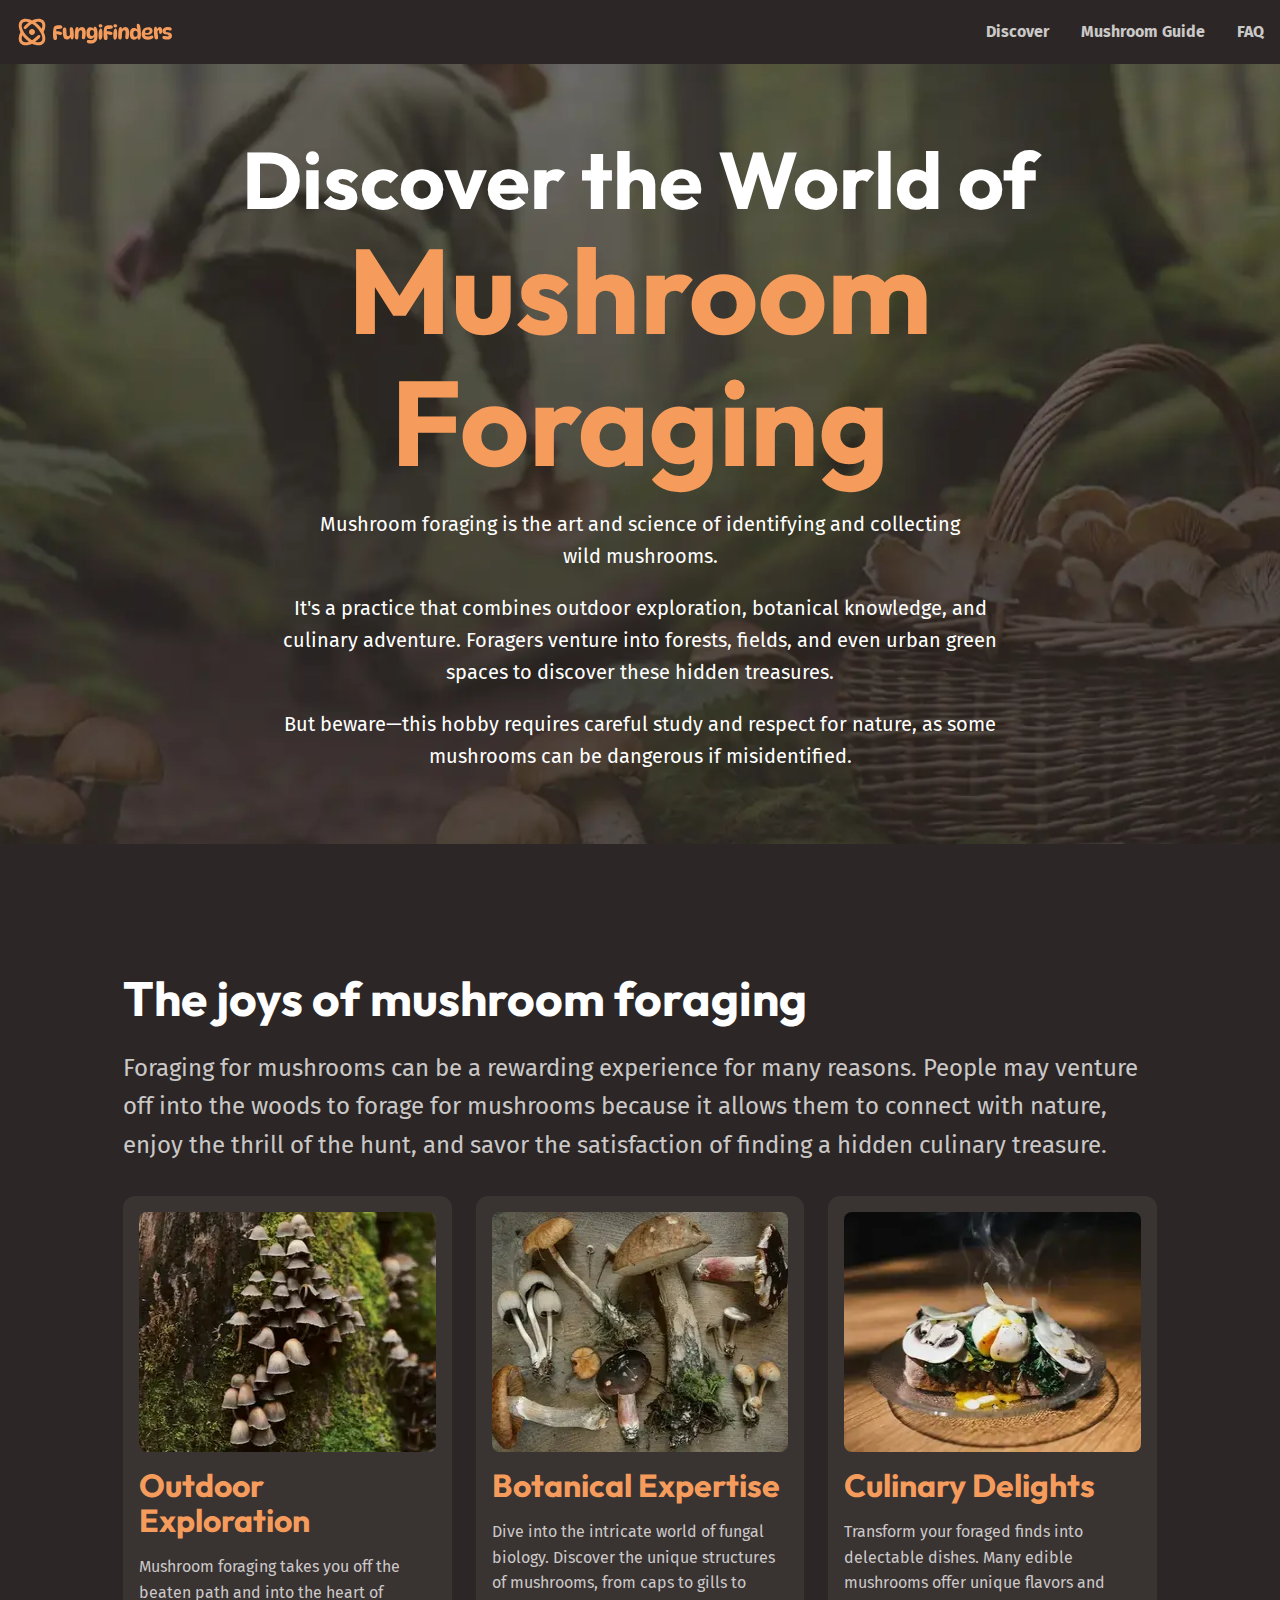
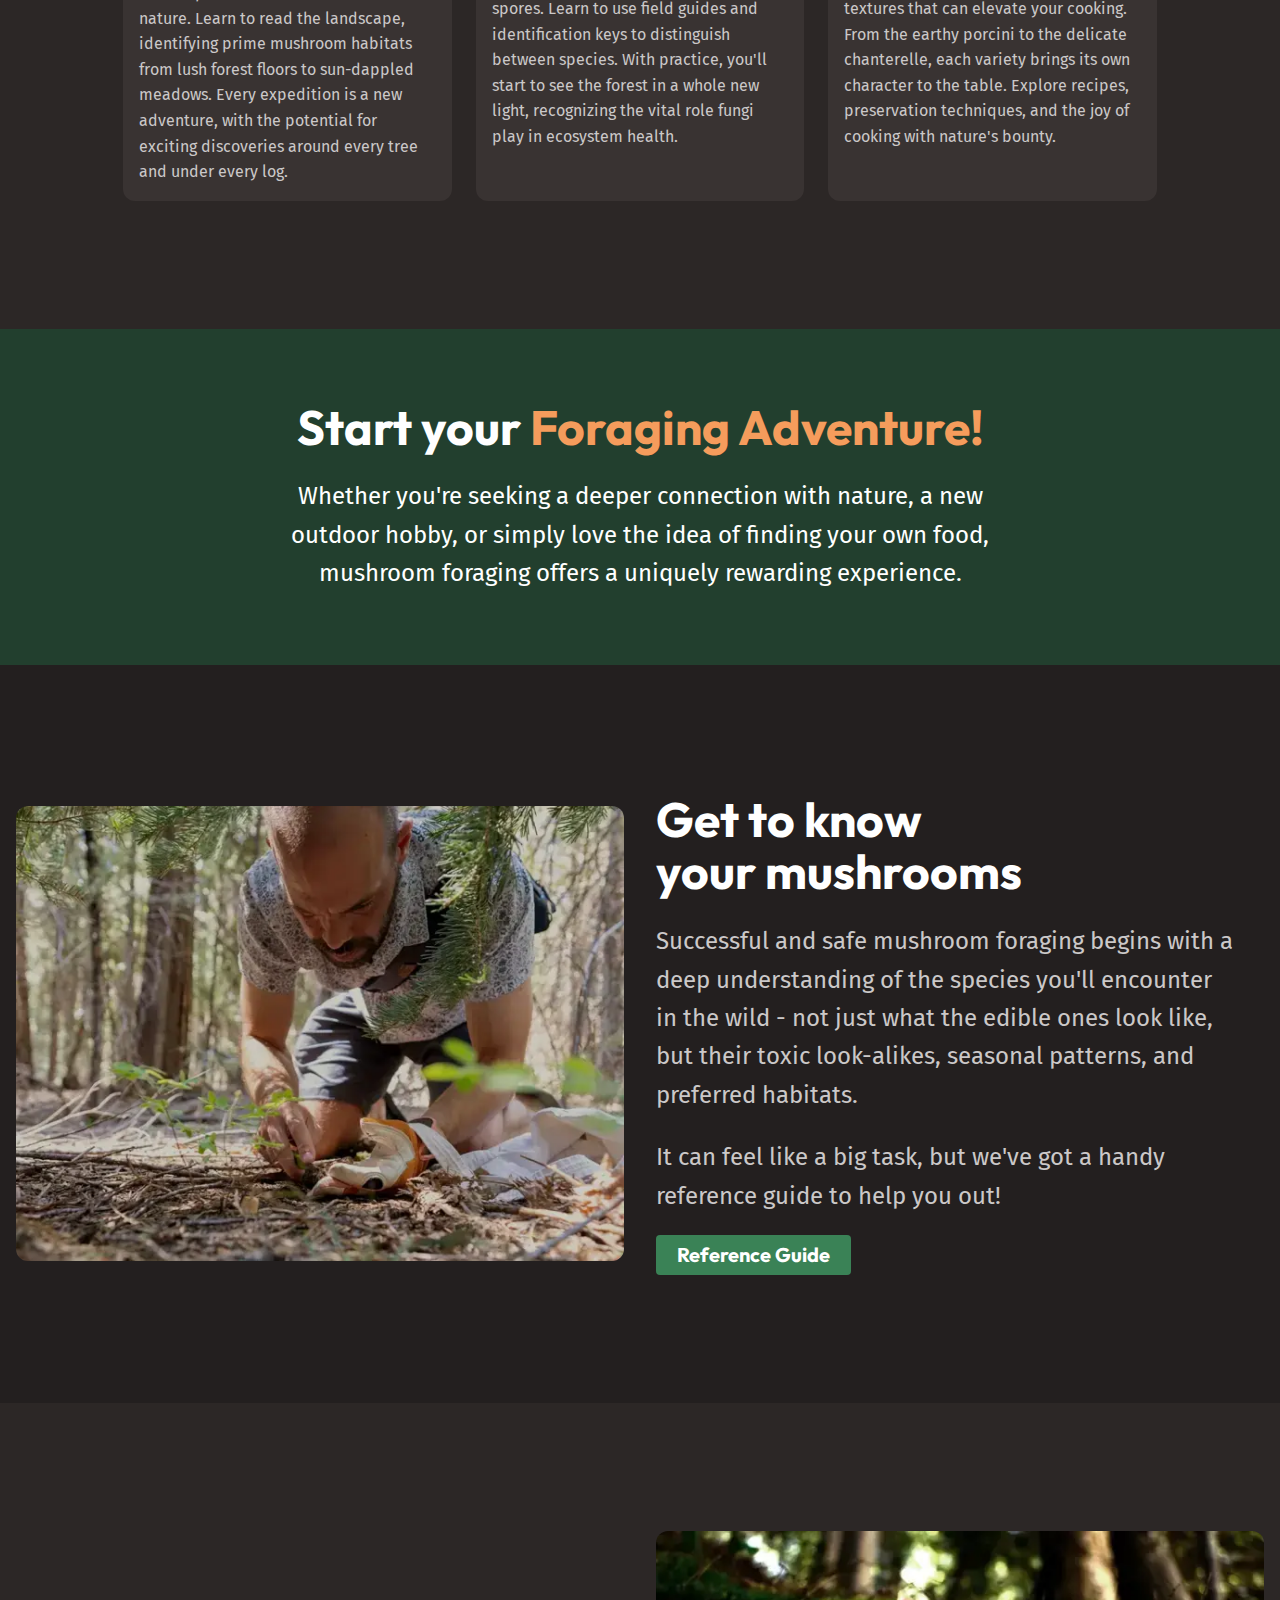
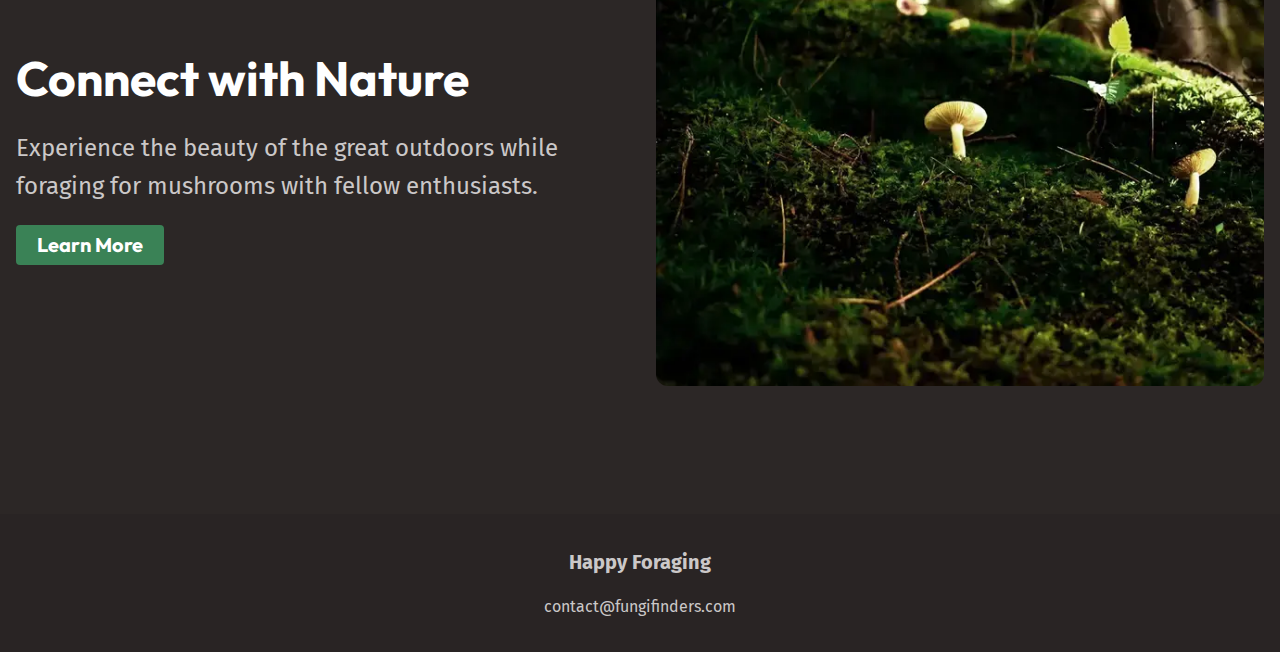
==== index.html @ 0d84a0bd "Adds explicit dimensions to all images to reduce potential jank." ====
<!DOCTYPE html>
<html lang="en">
<head>
    <meta charset="UTF-8">
    <meta name="viewport" content="width=device-width, initial-scale=1.0">
    <meta http-equiv="Content-Security-Policy" content="default-src 'self'">
    <meta name="description" content="Learn how to identify wild mushrooms and enjoy the pleasures of mushroom foraging.">
    <title>Fungi Finders</title>

    <!-- Preloads -->
    <link rel="preload" as="style" href="styles.css" type="text/css">
    <link rel="preload" as="script" href="main.js" type="text/javascript">
    <link rel="preload" as="image" href="assets/hero.webp" fetchpriority="high" type="image/webp">
    <link rel="preload" as="font" href="fonts/Outfit-VariableFont_wght.woff2" fetchpriority="high" type="font/woff2" crossOrigin>
    <link rel="preload" as="font" href="fonts/FiraSans-Regular.woff2" fetchpriority="high" type="font/woff2" crossOrigin>
    <link rel="preload" as="font" href="fonts/FiraSans-Bold.woff2" type="font/woff2" crossOrigin>

    <!-- Load stylesheets -->
    <link rel="stylesheet" href="styles.css">

    <!-- Load scripts -->
    <script src="main.js" defer fetchpriority="low"></script>
</head>
<body>
    <a class="skip-to-main" href="#main">Skip to main</a>

    <header class="site-header">
        <div class="site-header-content-wrapper">
            <img src="assets/fungi-finders.svg" width="157" height="32" alt="Fungi Finders">

            <button aria-controls="primary-nav" aria-expanded="false">
                <img src="assets/hamburger.svg" alt="">

                <span class="visually-hidden">Navigation menu</span>
            </button>
    
            <nav id="primary-nav" class="primary-nav">
                <ul role="list">
                    <li class="semantic-only">
                        <a href="/">Discover</a>
                    </li>

                    <li class="semantic-only">
                        <a href="#">Mushroom Guide</a>
                    </li>

                    <li class="semantic-only">
                        <a href="#">FAQ</a>
                    </li>
                </ul>
            </nav>
        </div>
    </header>

    <main id="main">
        <section class="section flow" data-section-variant="hero" data-section-padding="compact">
            <h1 class="hero-heading">Discover the World of <span class="text-color-brand">Mushroom Foraging</span></h1>

            <div class="section flow text-color-white" data-content-width="narrow" data-section-variant="subsection">
                <p>Mushroom foraging is the art and science of identifying and collecting wild mushrooms. </p>
                
                <p>It's a practice that combines outdoor exploration, botanical knowledge, and culinary adventure. Foragers venture into forests, fields, and even urban green spaces to discover these hidden treasures.</p>
                
                <p>But beware&mdash;this hobby requires careful study and respect for nature, as some mushrooms can be dangerous if misidentified.</p>
            </div>
        </section>

        <section class="section flow">
            <h2 class="section-heading">The joys of mushroom foraging</h2>

            <p class="fs-large">Foraging for mushrooms can be a rewarding experience for many reasons. People may venture off into the woods to forage for mushrooms because it allows them to connect with nature, enjoy the thrill of the hunt, and savor the satisfaction of finding a hidden culinary treasure.</p>

            <ul class="card-list equal-columns">
                <li class="semantic-only">
                    <article class="card">
                        <img
                            src="assets/outdoor-exploration.webp"
                            width="329"
                            height="240"
                            alt="A tightly grouped collection of brown mushrooms growing on a mossy tree trunk."
                        >

                        <h3 class="card-heading">Outdoor Exploration</h3>

                        <p>Mushroom foraging takes you off the beaten path and into the heart of nature. Learn to read the landscape, identifying prime mushroom habitats from lush forest floors to sun-dappled meadows. Every expedition is a new adventure, with the potential for exciting discoveries around every tree and under every log.</p>
                    </article>
                </li>

                <li class="semantic-only">
                    <article class="card">
                        <img
                            src="assets/botanical-expertise.webp"
                            width="329"
                            height="240"
                            alt="A varied selection of harvested mushrooms placed on a wooden board."
                        >

                        <h3 class="card-heading">Botanical Expertise</h3>

                        <p>Dive into the intricate world of fungal biology. Discover the unique structures of mushrooms, from caps to gills to spores. Learn to use field guides and identification keys to distinguish between species. With practice, you'll start to see the forest in a whole new light, recognizing the vital role fungi play in ecosystem health.</p>
                    </article>
                </li>

                <li class="semantic-only">
                    <article class="card">
                        <img
                            src="assets/culinary-delight.webp"
                            width="329"
                            height="240"
                            alt="A slice of sourdough topped with greens, thinly sliced mushrooms and truffles, and a runny poached egg on a clear glass plate."
                        >

                        <h3 class="card-heading">Culinary Delights</h3>

                        <p>Transform your foraged finds into delectable dishes. Many edible mushrooms offer unique flavors and textures that can elevate your cooking. From the earthy porcini to the delicate chanterelle, each variety brings its own character to the table. Explore recipes, preservation techniques, and the joy of cooking with nature's bounty.</p>
                    </article>
                </li>
            </ul>
        </section>

        <section class="section flow text-centered" data-section-background-color="accent" data-content-width="narrow" data-section-padding="compact">
            <h2 class="section-heading">Start your <span class="text-color-brand">Foraging Adventure!</span></h2>

            <p class="fs-large text-color-white">Whether you're seeking a deeper connection with nature, a new outdoor hobby, or simply love the idea of finding your own food, mushroom foraging offers a uniquely rewarding experience.</p>
        </section>

        <section class="section" data-section-background-color="dark" data-content-width="wide">
            <div class="equal-columns" data-gap="large" data-vertical-alignment="centered">
                <img 
                    class="cta-image"
                    width="656"
                    height="491"
                    src="assets/get-to-know.webp"
                    alt="A man knelt down in a forest harvesting a wild mushroom."
                >

                <div class="flow fs-large">
                    <h2 class="section-heading">Get to know your mushrooms</h2>

                    <p>
                        Successful and safe mushroom foraging begins with a deep understanding of the species you'll encounter in the wild - not just what the edible ones look like, but their toxic look-alikes, seasonal patterns, and preferred habitats.
                    </p>
                    
                    <p>
                        It can feel like a big task, but we've got a handy reference guide to help you out!
                    </p>

                    <a class="cta-button" href="#"><span class="visually-hidden">
                        Learn more about wild mushrooms with our handy </span>Reference Guide
                    </a>
                </div>
            </div>
        </section>

        <section class="section" data-content-width="wide">
            <div class="equal-columns" data-gap="large" data-vertical-alignment="centered">
                <div  class="flow fs-large">
                    <h2 class="section-heading">Connect with Nature</h2>
        
                    <p>
                        Experience the beauty of the great outdoors while foraging for mushrooms with fellow enthusiasts.
                    </p>
                    
                    <a class="cta-button" href="#">
                        Learn More <span class="visually-hidden">about mushrooms with our helpful reference guide</span>
                    </a>
                </div>

                <img
                    class="cta-image"
                    width="656"
                    height="491"
                    src="assets/nature.webp"
                    alt="A sparse collection of small mushrooms growing on a verdant ridge."
                >
            </div>
        </section>
    </main>

    <footer class="site-footer flow">
        <p class="fs-medium fw-bold">Happy Foraging</p>

        <address>
            <a href="mailto:contact@fungifinders.com" class="contact-link">contact@fungifinders.com</a>
        </address>
    </footer>
</body>
</html>
---- styles.css ----
@layer reset {
    :root {
        overscroll-behavior: none;
    }

	*,
	*::before,
	*::after {
		box-sizing: border-box;
	}

	/* https://kilianvalkhof.com/2022/css-html/your-css-reset-needs-text-size-adjust-probably/ */
	html {
		-moz-text-size-adjust: none;
		-webkit-text-size-adjust: none;
		text-size-adjust: none;
	}

	body,
	h1,
	h2,
	h3,
	h4,
	p,
	figure,
	blockquote,
	dl,
	dd {
		margin: 0;
	}

	/* https://www.scottohara.me/blog/2019/01/12/lists-and-safari.html */
	[role="list"] {
		list-style: none;
		margin: 0;
		padding: 0;
	}

	body {
		min-block-size: 100vh;
		line-height: 1.6;
	}

	h1,
	h2,
	h3,
	button,
	input,
	label {
		line-height: 1.1;
	}

	h1,
	h2,
	h3,
	h4 {
		text-wrap: balance;
	}

	p,
	li {
		text-wrap: pretty;
	}

	img,
	picture {
		max-inline-size: 100%;
		display: block;
	}

	input,
	button,
	textarea,
	select {
		font: inherit;
	}
}

@layer base {
	:root {
		--clr-white: hsl(0, 0%, 100%);
        --clr-gray-100: hsl(0, 2%, 79%);
		--clr-brand-400: hsl(25, 88%, 75%);
		--clr-brand-500: hsl(25, 88%, 66%);
		--clr-green-400: hsl(143, 19%, 49%);
		--clr-green-500: hsl(143, 38%, 37%);
		--clr-green-600: hsl(145, 29%, 19%);
		--clr-brown-500: hsl(10, 5%, 25%);
		--clr-brown-600: hsl(9, 7%, 21%);
		--clr-brown-700: hsl(9, 8%, 16%);
		--clr-brown-800: hsl(0, 6%, 15%);
		--clr-brown-900: hsl(0, 6%, 13%);

		--clr-orange-500: hsl(28, 43%, 28%);
		--clr-red-500: hsl(359, 34%, 24%);
		--clr-teal-500: hsl(186, 42%, 25%);

		--ff-body: "Fira Sans", sans-serif;
		--ff-heading: "Outfit", sans-serif;

		--fs-300: 0.875rem;
		--fs-400: 1rem;
		--fs-500: 1.125rem;
		--fs-600: 1.25rem;
		--fs-700: 1.5rem;
		--fs-800: 2rem;
		--fs-900: 3.75rem;
		--fs-1000: 3.75rem;

		@media (width > 760px) {
			--fs-300: 0.875rem;
			--fs-400: 1rem;
			--fs-500: 1.25rem;
			--fs-600: 1.5rem;
			--fs-700: 2rem;
			--fs-800: 3rem;
			--fs-900: 5rem;
			--fs-1000: 7.5rem;
		}
	}

	:root {
		--text-main: var(--clr-gray-100);
		--text-high-contrast: var(--clr-white);
		--text-brand: var(--clr-brand-500);
		--text-brand-light: var(--clr-brand-400);

		--background-accent-light: var(--clr-green-400);
		--background-accent-main: var(--clr-green-500);
		--background-accent-dark: var(--clr-green-600);

		--background-extra-light: var(--clr-brown-500);
		--background-light: var(--clr-brown-600);
		--background-main: var(--clr-brown-700);
		--background-dark: var(--clr-brown-800);
		--background-extra-dark: var(--clr-brown-900);

		--font-size-heading-sm: var(--fs-700);
		--font-size-heading-regular: var(--fs-800);
		--font-size-heading-lg: var(--fs-900);
		--font-size-heading-xl: var(--fs-1000);

		--font-size-sm: var(--fs-300);
		--font-size-regular: var(--fs-400);
		--font-size-md: var(--fs-500);
		--font-size-lg: var(--fs-600);

		--border-radius-1: 0.25rem;
		--border-radius-2: 0.5rem;
		--border-radius-3: 0.75rem;
	}

	@font-face {
		src: url("fonts/Outfit-VariableFont_wght.woff2")
			format("woff2 supports variations"),
			url("fonts/Outfit-VariableFont_wght.woff2")
			format("woff2-variations");
		font-family: "Outfit";
		font-display: swap;
		font-weight: 100 1000;
	}

	@font-face {
		src: url("fonts/FiraSans-Regular.woff2") format("woff2");
		font-family: "Fira Sans";
		font-display: swap;
		font-weight: 400;
	}

	@font-face {
		src: url("fonts/FiraSans-Bold.woff2") format("woff2");
		font-family: "Fira Sans";
		font-display: swap;
		font-weight: 700;
	}

	html {
		font-family: var(--ff-body);
		line-height: 1.6;
		width: 100vw;
		overflow-x: clip;
	}

	body {
		width: 100%;
		font-size: var(--fs-400);
		color: var(--text-main);
		background-color: var(--background-main);
		overflow-x: clip;
	}

	h1,
	h2,
	h3,
	h4 {
		font-family: var(--ff-heading);
		font-weight: 700;
		color: var(--text-high-contrast);
	}

	h1 {
		font-size: var(--font-size-lg);
	}

	a {
		color: var(--text-high-contrast);
	}

	a:hover,
	a:focus-visible {
		color: var(--text-brand-light);
	}

	/* Case insensitive selector for all images that do not have a src ending in .svg */
	img:not([src$=".svg" i]) {
		border-radius: var(--border-radius-3);
	}
}

@layer layout {
	:root {
		--gutter-width: 1rem;
		--narrow-column-max-width: 45rem;
		--normal-column-max-width: 70.625rem;
		--wide-column-max-width: 84rem;
	}

	main {
		--full: minmax(var(--gutter-width), 1fr);

		--wide: minmax(
			0,
			calc((var(--wide-column-max-width) - var(--normal-column-max-width)) / 2)
		);

		--normal: minmax(
			0,
			calc(
				(var(--normal-column-max-width) - var(--narrow-column-max-width)) /
				2
			)
		);

		--narrow: min(
			100% -
			var(--gutter-width) *
			2,
			var(--narrow-column-max-width)
		);

		display: grid;
		grid-template-columns:
			[full-width-start] var(--full)
			[wide-start] var(--wide)
			[normal-start] var(--normal)
			[narrow-start] var(--narrow) [narrow-end]
			var(--normal) [normal-end]
			var(--wide) [wide-end]
			var(--full) [full-width-end];
		
		& > * {
			grid-column: full-width;
		}
	}

	/* Selects everything but the first child element of flow */
	.flow > * + * {
		margin-block-start: 1em;
	}

	.equal-columns {
		display: grid;
		gap: var(--equal-columns-gap, 1.5rem);
		align-items: var(--equal-columns-vertical-alignment, stretch);

		@media screen and (width > 760px) {
			grid-auto-flow: column;
			grid-auto-columns: 1fr;
		}

		&[data-gap="large"] {
			--equal-columns-gap: 2rem;
		}

		&[data-vertical-alignment="centered"] {
			--equal-columns-vertical-alignment: center;
		}
	}

	.site-footer,
	.site-header {
		width: 100%;
	}

	.section {
		--padding-block: 3.75rem;

		display: grid;
		grid-template-columns: subgrid;
		padding-block: var(--padding-block);

		& > * {
			grid-column: normal;
		}

		&[data-content-width="narrow"] > * {
			grid-column: narrow;
		}

		&[data-content-width="normal"] > * {
			grid-column: normal;
		}

		&[data-content-width="wide"] > * {
			grid-column: wide;
		}

		&[data-content-width="full-width"] > * {
			grid-column: full-width;
		}

		@media screen and (width > 760px) {
			--padding-block: 8rem;

			&[data-section-padding="compact"] {
				--padding-block: 4.5rem;
			}
		}
	}
}

@layer components {
	.card {
		display: flex;
		flex-direction: column;
		gap: 1rem;
		padding: 1rem;
		background-color: var(--background-light);
		border-radius: var(--border-radius-3);

		img {
			border-radius: var(--border-radius-2);
		}
	}

	.card-heading {
		font-size: var(--font-size-heading-sm);
		font-weight: 700;
		color: var(--text-brand);
	}

	.card-list {
		margin: 0;
		margin-block-start: 2rem;
		padding: 0;
		list-style: none;
	}

	.cta-button {
		display: block;
		width: fit-content;
		padding-inline: 1.3125rem;
		padding-block: 0.625rem;
		line-height: 1;
		font-family: var(--ff-heading);
		font-size: var(--font-size-md);
		font-weight: 700;
		text-decoration: none;
		background-color: var(--background-accent-main);
		border-radius: var(--border-radius-1);
		cursor: pointer;
		transition: background-color 0.15s ease-in-out;

		&:focus-visible,
		&:hover {
			color: var(--text-high-contrast);
			background-color: var(--background-accent-light);
		}
	}

	.cta-image {
		width: 100%;
		height: auto;
	}

    .primary-nav {
		ul {
			display: flex;
			list-style: none;
			gap: 2rem;
			font-size: var(--font-size-regular);
		}

		a {
			color: var(--text-main);
			font-weight: 600;
			text-decoration: none;
		}

		@media screen and (width < 760px) {
			display: none;
			position: absolute;
			top: 0;
			right: 0;
			z-index: 10;
			padding: 2rem;
			font-family: var(--ff-heading);
			font-size: var(--font-size-lg);
			font-weight: 700;
			background-color: var(--background-accent-main);
			border-end-start-radius: var(--border-radius-3);

			ul {
				flex-direction: column;
				gap: 0;
			}

			li:not(:first-child) a {
				margin-block-start: 1.5rem;
				padding-block-start: 1.5rem;
				border-block-start: 2px solid var(--background-accent-light);
			}

			/* Selects the primary navigation when aria-expanded is set to true on the nav button */
			[aria-expanded="true"] ~ & {
				display: block;
			}
		}
    }

	[aria-controls="primary-nav"] {
		z-index: 100;
		background: transparent;
		border: 0;
		cursor: pointer;
		display: none;

		@media screen and (width < 760px){
			display: block;
		}
	}

	.section {
		background-color: var(--background-main);

		&[data-section-variant="hero"] {
			background-image: url("assets/hero.webp");
			background-size: cover;
			background-position: center;
			text-align: center;
			font-size: var(--font-size-md);
		}

		&[data-section-variant="subsection"] {
			background: transparent;
			padding: 0;
		}

		&[data-section-background-color="accent"] {
			background-color: var(--background-accent-dark);
		}

		&[data-section-background-color="dark"] {
			background-color: var(--background-extra-dark);
		}
	}

	.site-header {
		background-color: var(--background-main);
	}

	.site-header-content-wrapper {
		display: flex;
		justify-content: space-between;
		align-items: center;
		max-width: min(
			100% -
			var(--gutter-width) *
			2,
			var(--wide-column-max-width)
		);
		padding-block: 1rem;
		margin: auto;
	}

	.skip-to-main {
		position: absolute;
		top: 5rem;
		left: 1rem;
		padding: 1rem;
		color: var(--clr-white);
		text-decoration: none;
		background-color: var(--background-accent-main);
		border-radius: var(--border-radius-2);

		&:not(:focus) {
			position: absolute;
			height: 1px;
			width: 1px;
			white-space: nowrap;
			overflow: hidden;
			clip: rect(0 0 0 0);
			clip-path: inset(50%);
		}
	}

	/* FOOTER STYLES */
	.site-footer {
		padding-block: 2rem;
		text-align: center;
		background-color: var(--background-dark);
	}

	.contact-link {
		text-decoration: none;
		font-size: var(--font-size-regular);
		font-style: normal;
		font-weight: 400;
		color: var(--text-main);
	}
}

@layer utilities {
	.fs-medium {
		font-size: var(--font-size-md);
	}

	.fs-large {
		font-size: var(--font-size-lg);
	}

	.fw-bold {
		font-weight: 700;
	}

	.hero-heading {
		font-size: var(--font-size-heading-lg);

		span {
			display: block;
			font-size: var(--font-size-heading-xl);
		}
	}

	.section-heading {
		font-size: var(--font-size-heading-regular);
	}

	.semantic-only {
		display: contents;
	}

	.text-color-brand {
		color: var(--text-brand);
	}

	.text-color-white {
		color: var(--text-high-contrast);
	}
	
	.text-centered {
		text-align: center;
	}

	.visually-hidden {
		position: absolute;
		height: 1px;
		width: 1px;
		white-space: nowrap;
		overflow: hidden;
		clip: rect(0 0 0 0);
		clip-path: inset(50%);
	}
}
---- styles.css ----
@layer reset {
    :root {
        overscroll-behavior: none;
    }

	*,
	*::before,
	*::after {
		box-sizing: border-box;
	}

	/* https://kilianvalkhof.com/2022/css-html/your-css-reset-needs-text-size-adjust-probably/ */
	html {
		-moz-text-size-adjust: none;
		-webkit-text-size-adjust: none;
		text-size-adjust: none;
	}

	body,
	h1,
	h2,
	h3,
	h4,
	p,
	figure,
	blockquote,
	dl,
	dd {
		margin: 0;
	}

	/* https://www.scottohara.me/blog/2019/01/12/lists-and-safari.html */
	[role="list"] {
		list-style: none;
		margin: 0;
		padding: 0;
	}

	body {
		min-block-size: 100vh;
		line-height: 1.6;
	}

	h1,
	h2,
	h3,
	button,
	input,
	label {
		line-height: 1.1;
	}

	h1,
	h2,
	h3,
	h4 {
		text-wrap: balance;
	}

	p,
	li {
		text-wrap: pretty;
	}

	img,
	picture {
		max-inline-size: 100%;
		display: block;
	}

	input,
	button,
	textarea,
	select {
		font: inherit;
	}
}

@layer base {
	:root {
		--clr-white: hsl(0, 0%, 100%);
        --clr-gray-100: hsl(0, 2%, 79%);
		--clr-brand-400: hsl(25, 88%, 75%);
		--clr-brand-500: hsl(25, 88%, 66%);
		--clr-green-400: hsl(143, 19%, 49%);
		--clr-green-500: hsl(143, 38%, 37%);
		--clr-green-600: hsl(145, 29%, 19%);
		--clr-brown-500: hsl(10, 5%, 25%);
		--clr-brown-600: hsl(9, 7%, 21%);
		--clr-brown-700: hsl(9, 8%, 16%);
		--clr-brown-800: hsl(0, 6%, 15%);
		--clr-brown-900: hsl(0, 6%, 13%);

		--clr-orange-500: hsl(28, 43%, 28%);
		--clr-red-500: hsl(359, 34%, 24%);
		--clr-teal-500: hsl(186, 42%, 25%);

		--ff-body: "Fira Sans", sans-serif;
		--ff-heading: "Outfit", sans-serif;

		--fs-300: 0.875rem;
		--fs-400: 1rem;
		--fs-500: 1.125rem;
		--fs-600: 1.25rem;
		--fs-700: 1.5rem;
		--fs-800: 2rem;
		--fs-900: 3.75rem;
		--fs-1000: 3.75rem;

		@media (width > 760px) {
			--fs-300: 0.875rem;
			--fs-400: 1rem;
			--fs-500: 1.25rem;
			--fs-600: 1.5rem;
			--fs-700: 2rem;
			--fs-800: 3rem;
			--fs-900: 5rem;
			--fs-1000: 7.5rem;
		}
	}

	:root {
		--text-main: var(--clr-gray-100);
		--text-high-contrast: var(--clr-white);
		--text-brand: var(--clr-brand-500);
		--text-brand-light: var(--clr-brand-400);

		--background-accent-light: var(--clr-green-400);
		--background-accent-main: var(--clr-green-500);
		--background-accent-dark: var(--clr-green-600);

		--background-extra-light: var(--clr-brown-500);
		--background-light: var(--clr-brown-600);
		--background-main: var(--clr-brown-700);
		--background-dark: var(--clr-brown-800);
		--background-extra-dark: var(--clr-brown-900);

		--font-size-heading-sm: var(--fs-700);
		--font-size-heading-regular: var(--fs-800);
		--font-size-heading-lg: var(--fs-900);
		--font-size-heading-xl: var(--fs-1000);

		--font-size-sm: var(--fs-300);
		--font-size-regular: var(--fs-400);
		--font-size-md: var(--fs-500);
		--font-size-lg: var(--fs-600);

		--border-radius-1: 0.25rem;
		--border-radius-2: 0.5rem;
		--border-radius-3: 0.75rem;
	}

	@font-face {
		src: url("fonts/Outfit-VariableFont_wght.woff2")
			format("woff2 supports variations"),
			url("fonts/Outfit-VariableFont_wght.woff2")
			format("woff2-variations");
		font-family: "Outfit";
		font-display: swap;
		font-weight: 100 1000;
	}

	@font-face {
		src: url("fonts/FiraSans-Regular.woff2") format("woff2");
		font-family: "Fira Sans";
		font-display: swap;
		font-weight: 400;
	}

	@font-face {
		src: url("fonts/FiraSans-Bold.woff2") format("woff2");
		font-family: "Fira Sans";
		font-display: swap;
		font-weight: 700;
	}

	html {
		font-family: var(--ff-body);
		line-height: 1.6;
		width: 100vw;
		overflow-x: clip;
	}

	body {
		width: 100%;
		font-size: var(--fs-400);
		color: var(--text-main);
		background-color: var(--background-main);
		overflow-x: clip;
	}

	h1,
	h2,
	h3,
	h4 {
		font-family: var(--ff-heading);
		font-weight: 700;
		color: var(--text-high-contrast);
	}

	h1 {
		font-size: var(--font-size-lg);
	}

	a {
		color: var(--text-high-contrast);
	}

	a:hover,
	a:focus-visible {
		color: var(--text-brand-light);
	}

	/* Case insensitive selector for all images that do not have a src ending in .svg */
	img:not([src$=".svg" i]) {
		border-radius: var(--border-radius-3);
	}
}

@layer layout {
	:root {
		--gutter-width: 1rem;
		--narrow-column-max-width: 45rem;
		--normal-column-max-width: 70.625rem;
		--wide-column-max-width: 84rem;
	}

	main {
		--full: minmax(var(--gutter-width), 1fr);

		--wide: minmax(
			0,
			calc((var(--wide-column-max-width) - var(--normal-column-max-width)) / 2)
		);

		--normal: minmax(
			0,
			calc(
				(var(--normal-column-max-width) - var(--narrow-column-max-width)) /
				2
			)
		);

		--narrow: min(
			100% -
			var(--gutter-width) *
			2,
			var(--narrow-column-max-width)
		);

		display: grid;
		grid-template-columns:
			[full-width-start] var(--full)
			[wide-start] var(--wide)
			[normal-start] var(--normal)
			[narrow-start] var(--narrow) [narrow-end]
			var(--normal) [normal-end]
			var(--wide) [wide-end]
			var(--full) [full-width-end];
		
		& > * {
			grid-column: full-width;
		}
	}

	/* Selects everything but the first child element of flow */
	.flow > * + * {
		margin-block-start: 1em;
	}

	.equal-columns {
		display: grid;
		gap: var(--equal-columns-gap, 1.5rem);
		align-items: var(--equal-columns-vertical-alignment, stretch);

		@media screen and (width > 760px) {
			grid-auto-flow: column;
			grid-auto-columns: 1fr;
		}

		&[data-gap="large"] {
			--equal-columns-gap: 2rem;
		}

		&[data-vertical-alignment="centered"] {
			--equal-columns-vertical-alignment: center;
		}
	}

	.site-footer,
	.site-header {
		width: 100%;
	}

	.section {
		--padding-block: 3.75rem;

		display: grid;
		grid-template-columns: subgrid;
		padding-block: var(--padding-block);

		& > * {
			grid-column: normal;
		}

		&[data-content-width="narrow"] > * {
			grid-column: narrow;
		}

		&[data-content-width="normal"] > * {
			grid-column: normal;
		}

		&[data-content-width="wide"] > * {
			grid-column: wide;
		}

		&[data-content-width="full-width"] > * {
			grid-column: full-width;
		}

		@media screen and (width > 760px) {
			--padding-block: 8rem;

			&[data-section-padding="compact"] {
				--padding-block: 4.5rem;
			}
		}
	}
}

@layer components {
	.card {
		display: flex;
		flex-direction: column;
		gap: 1rem;
		padding: 1rem;
		background-color: var(--background-light);
		border-radius: var(--border-radius-3);

		img {
			border-radius: var(--border-radius-2);
		}
	}

	.card-heading {
		font-size: var(--font-size-heading-sm);
		font-weight: 700;
		color: var(--text-brand);
	}

	.card-list {
		margin: 0;
		margin-block-start: 2rem;
		padding: 0;
		list-style: none;
	}

	.cta-button {
		display: block;
		width: fit-content;
		padding-inline: 1.3125rem;
		padding-block: 0.625rem;
		line-height: 1;
		font-family: var(--ff-heading);
		font-size: var(--font-size-md);
		font-weight: 700;
		text-decoration: none;
		background-color: var(--background-accent-main);
		border-radius: var(--border-radius-1);
		cursor: pointer;
		transition: background-color 0.15s ease-in-out;

		&:focus-visible,
		&:hover {
			color: var(--text-high-contrast);
			background-color: var(--background-accent-light);
		}
	}

	.cta-image {
		width: 100%;
		height: auto;
	}

    .primary-nav {
		ul {
			display: flex;
			list-style: none;
			gap: 2rem;
			font-size: var(--font-size-regular);
		}

		a {
			color: var(--text-main);
			font-weight: 600;
			text-decoration: none;
		}

		@media screen and (width < 760px) {
			display: none;
			position: absolute;
			top: 0;
			right: 0;
			z-index: 10;
			padding: 2rem;
			font-family: var(--ff-heading);
			font-size: var(--font-size-lg);
			font-weight: 700;
			background-color: var(--background-accent-main);
			border-end-start-radius: var(--border-radius-3);

			ul {
				flex-direction: column;
				gap: 0;
			}

			li:not(:first-child) a {
				margin-block-start: 1.5rem;
				padding-block-start: 1.5rem;
				border-block-start: 2px solid var(--background-accent-light);
			}

			/* Selects the primary navigation when aria-expanded is set to true on the nav button */
			[aria-expanded="true"] ~ & {
				display: block;
			}
		}
    }

	[aria-controls="primary-nav"] {
		z-index: 100;
		background: transparent;
		border: 0;
		cursor: pointer;
		display: none;

		@media screen and (width < 760px){
			display: block;
		}
	}

	.section {
		background-color: var(--background-main);

		&[data-section-variant="hero"] {
			background-image: url("assets/hero.webp");
			background-size: cover;
			background-position: center;
			text-align: center;
			font-size: var(--font-size-md);
		}

		&[data-section-variant="subsection"] {
			background: transparent;
			padding: 0;
		}

		&[data-section-background-color="accent"] {
			background-color: var(--background-accent-dark);
		}

		&[data-section-background-color="dark"] {
			background-color: var(--background-extra-dark);
		}
	}

	.site-header {
		background-color: var(--background-main);
	}

	.site-header-content-wrapper {
		display: flex;
		justify-content: space-between;
		align-items: center;
		max-width: min(
			100% -
			var(--gutter-width) *
			2,
			var(--wide-column-max-width)
		);
		padding-block: 1rem;
		margin: auto;
	}

	.skip-to-main {
		position: absolute;
		top: 5rem;
		left: 1rem;
		padding: 1rem;
		color: var(--clr-white);
		text-decoration: none;
		background-color: var(--background-accent-main);
		border-radius: var(--border-radius-2);

		&:not(:focus) {
			position: absolute;
			height: 1px;
			width: 1px;
			white-space: nowrap;
			overflow: hidden;
			clip: rect(0 0 0 0);
			clip-path: inset(50%);
		}
	}

	/* FOOTER STYLES */
	.site-footer {
		padding-block: 2rem;
		text-align: center;
		background-color: var(--background-dark);
	}

	.contact-link {
		text-decoration: none;
		font-size: var(--font-size-regular);
		font-style: normal;
		font-weight: 400;
		color: var(--text-main);
	}
}

@layer utilities {
	.fs-medium {
		font-size: var(--font-size-md);
	}

	.fs-large {
		font-size: var(--font-size-lg);
	}

	.fw-bold {
		font-weight: 700;
	}

	.hero-heading {
		font-size: var(--font-size-heading-lg);

		span {
			display: block;
			font-size: var(--font-size-heading-xl);
		}
	}

	.section-heading {
		font-size: var(--font-size-heading-regular);
	}

	.semantic-only {
		display: contents;
	}

	.text-color-brand {
		color: var(--text-brand);
	}

	.text-color-white {
		color: var(--text-high-contrast);
	}
	
	.text-centered {
		text-align: center;
	}

	.visually-hidden {
		position: absolute;
		height: 1px;
		width: 1px;
		white-space: nowrap;
		overflow: hidden;
		clip: rect(0 0 0 0);
		clip-path: inset(50%);
	}
}
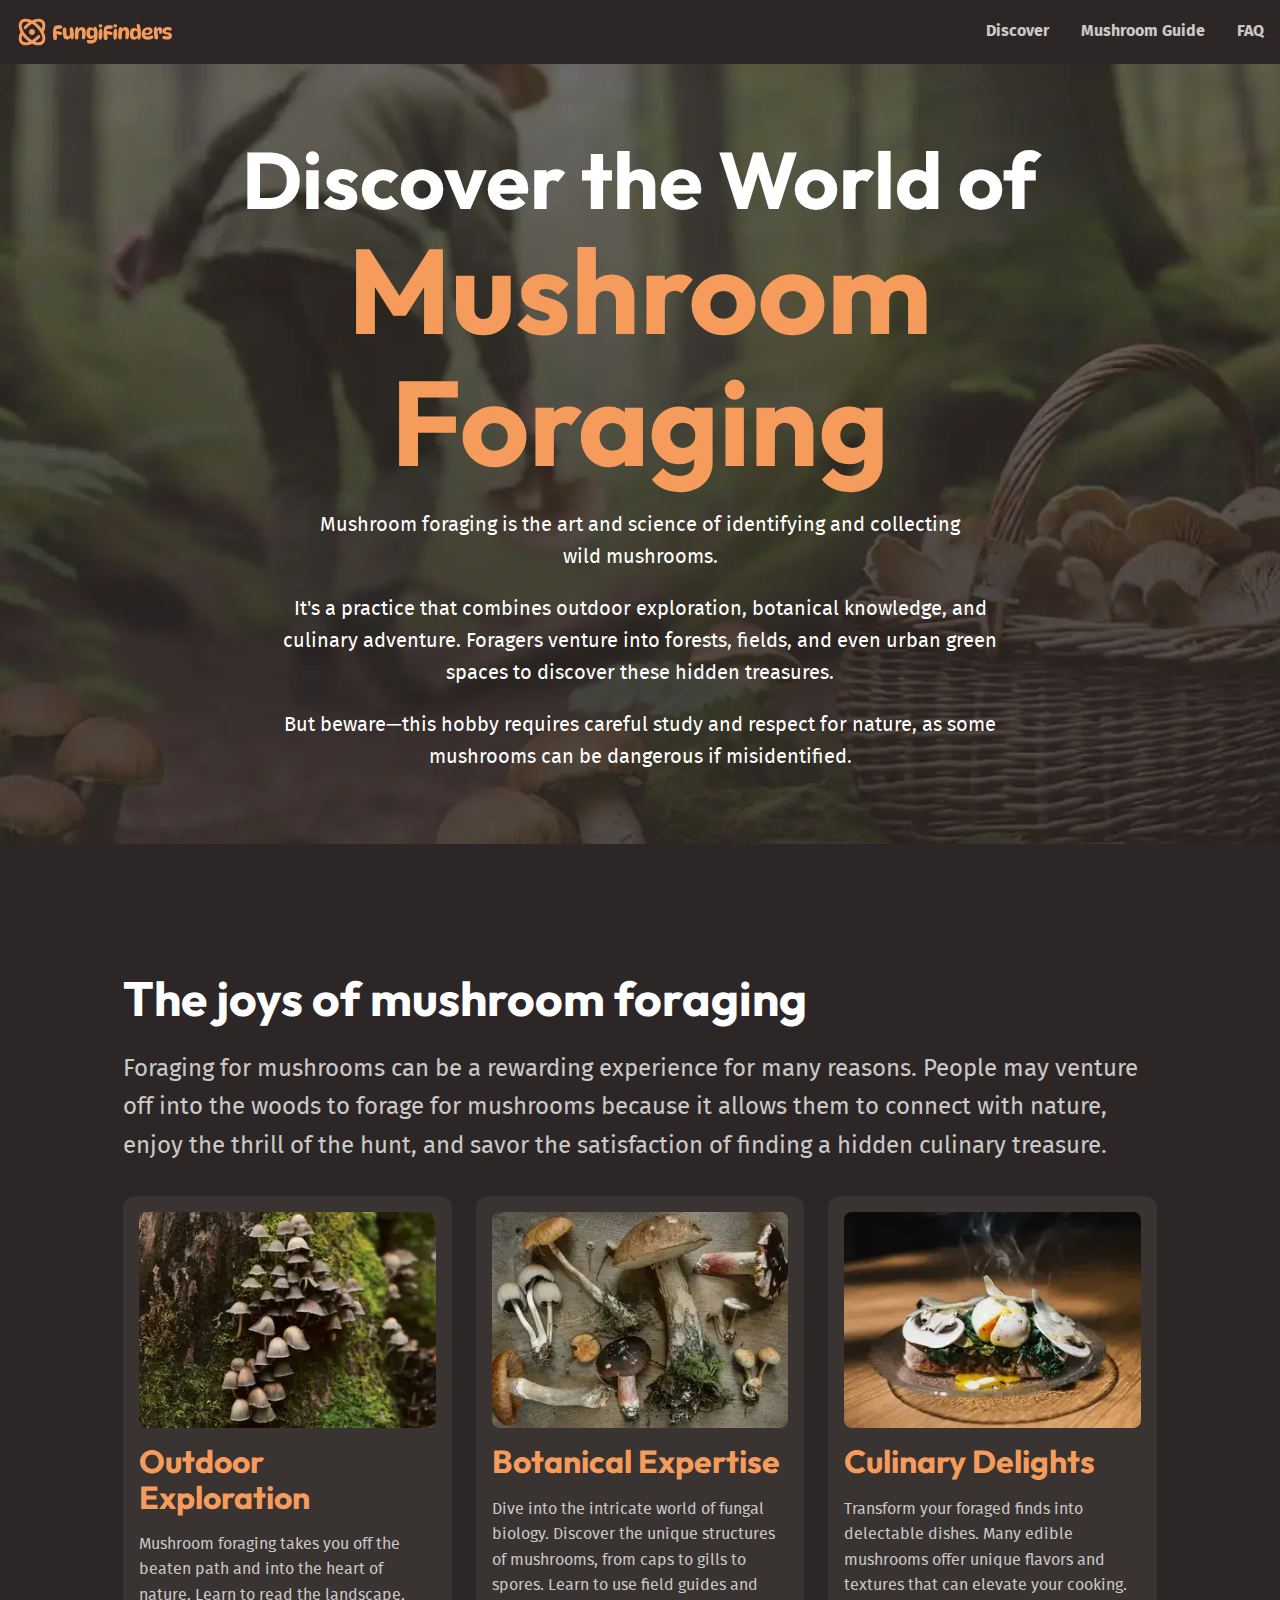
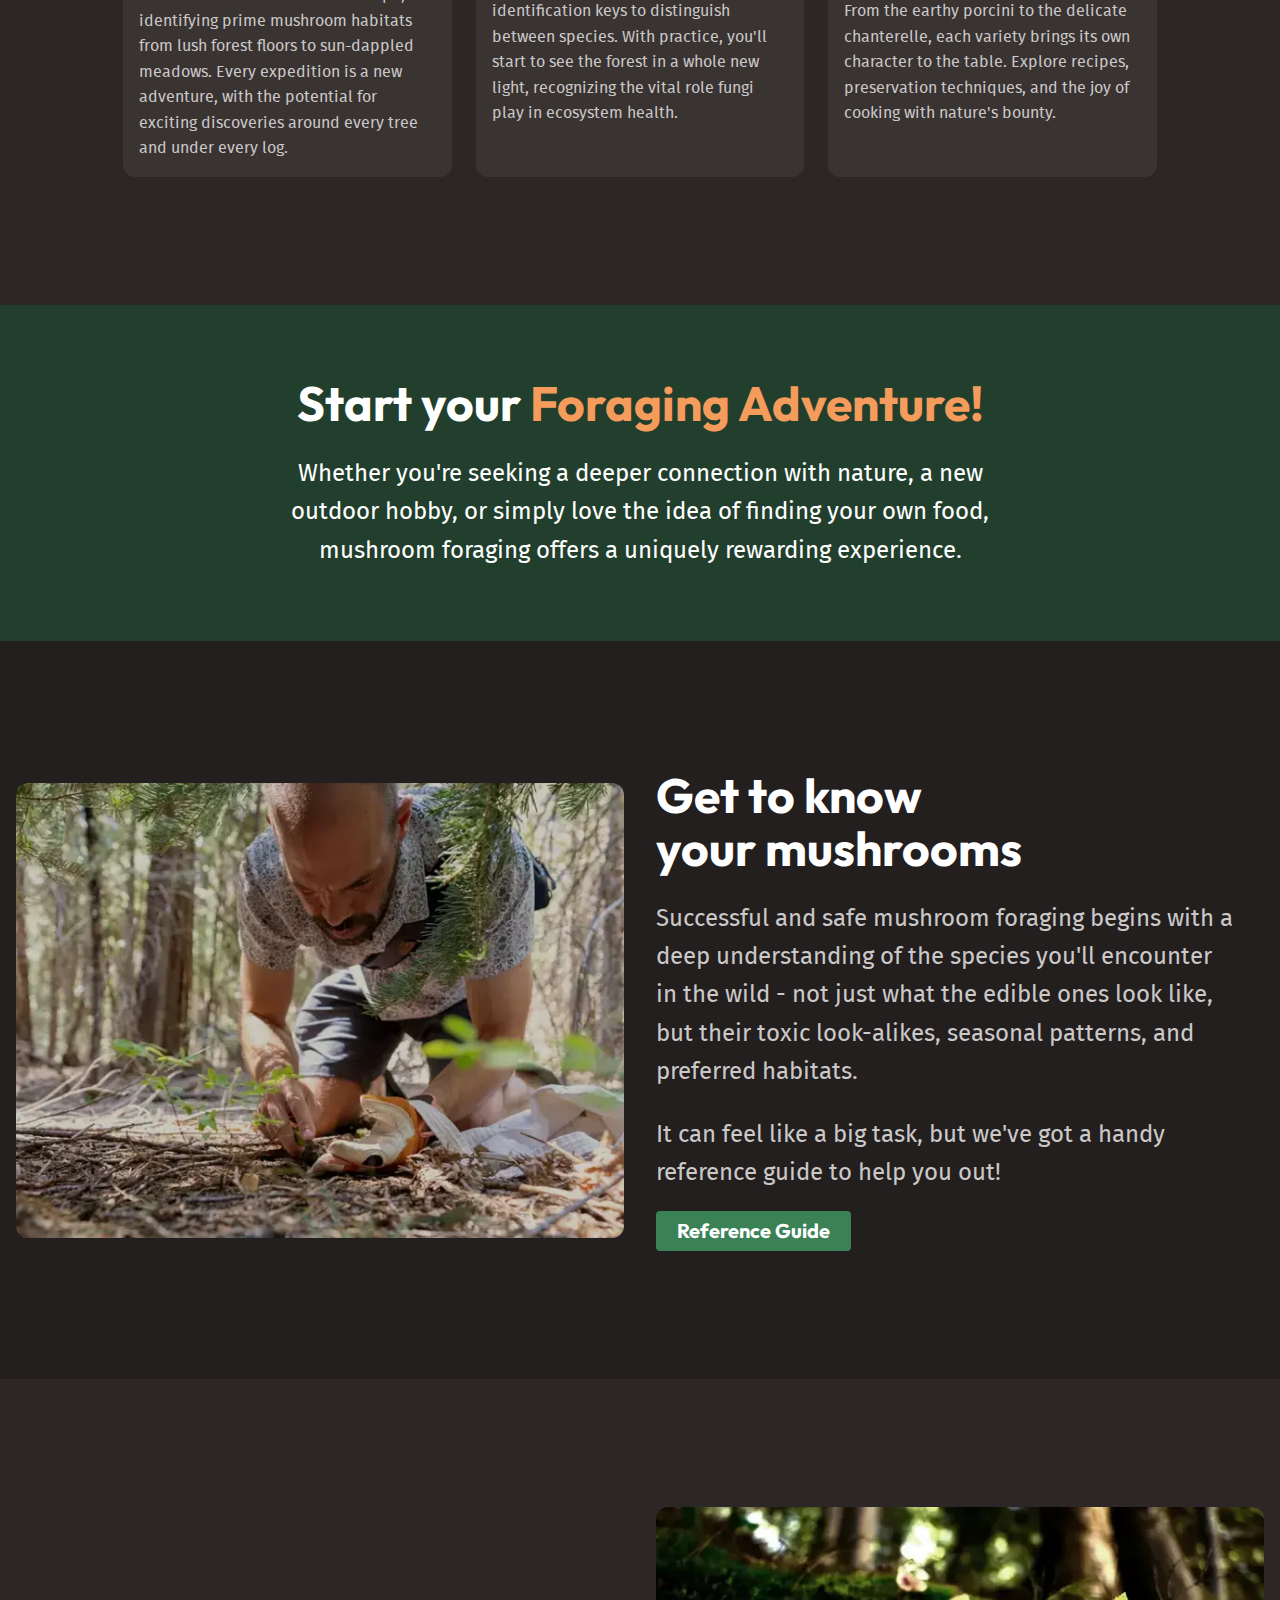
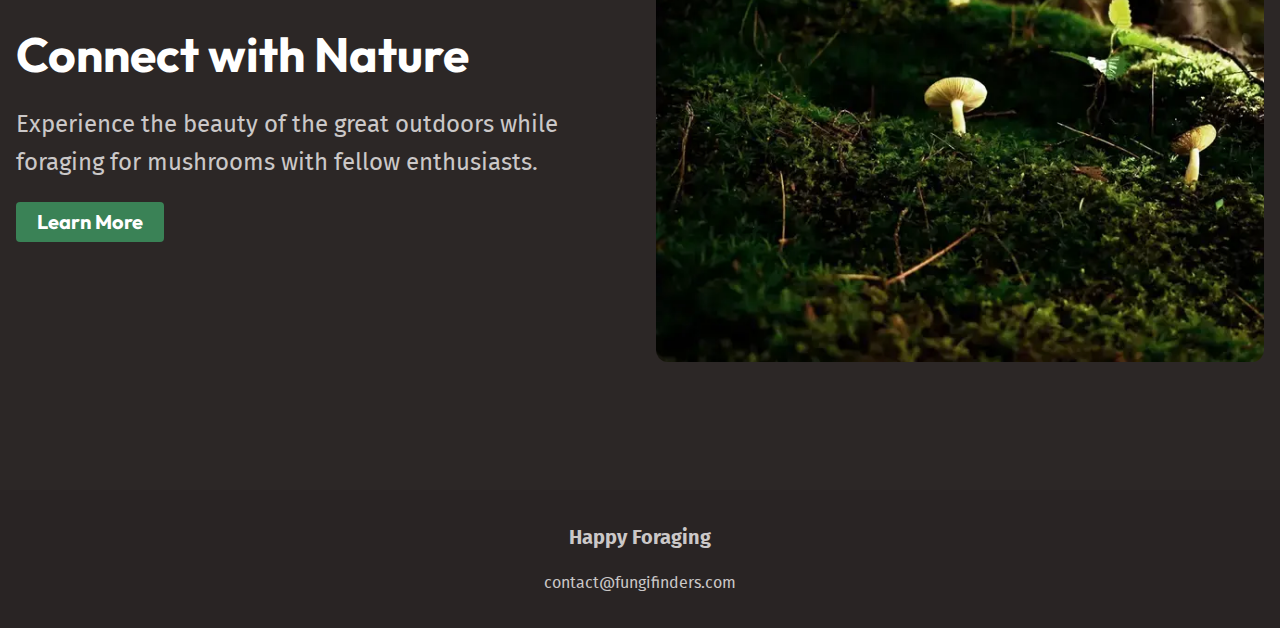
==== commit d23a3a13: "Adds a favicon to the site in various sizes. Adds favicon attribution in the README." ====
--- a/index.html
+++ b/index.html
@@ -6,6 +6,11 @@
     <meta http-equiv="Content-Security-Policy" content="default-src 'self'">
     <meta name="description" content="Learn how to identify wild mushrooms and enjoy the pleasures of mushroom foraging.">
     <title>Fungi Finders</title>
+    
+    <!-- Favicons -->
+    <link rel="icon" type="image/png" sizes="16x16" href="assets/favicon-16.png">
+    <link rel="icon" type="image/png" sizes="32x32" href="assets/favicon-32.png">
+    <link rel="icon" type="image/png" sizes="96x96" href="assets/favicon-96.png">
 
     <!-- Preloads -->
     <link rel="preload" as="style" href="styles.css" type="text/css">
--- a/styles.css
+++ b/styles.css
@@ -339,6 +339,8 @@
 		border-radius: var(--border-radius-3);
 
 		img {
+			width: 100%;
+			height: auto;
 			border-radius: var(--border-radius-2);
 		}
 	}
--- a/styles.css
+++ b/styles.css
@@ -339,6 +339,8 @@
 		border-radius: var(--border-radius-3);
 
 		img {
+			width: 100%;
+			height: auto;
 			border-radius: var(--border-radius-2);
 		}
 	}
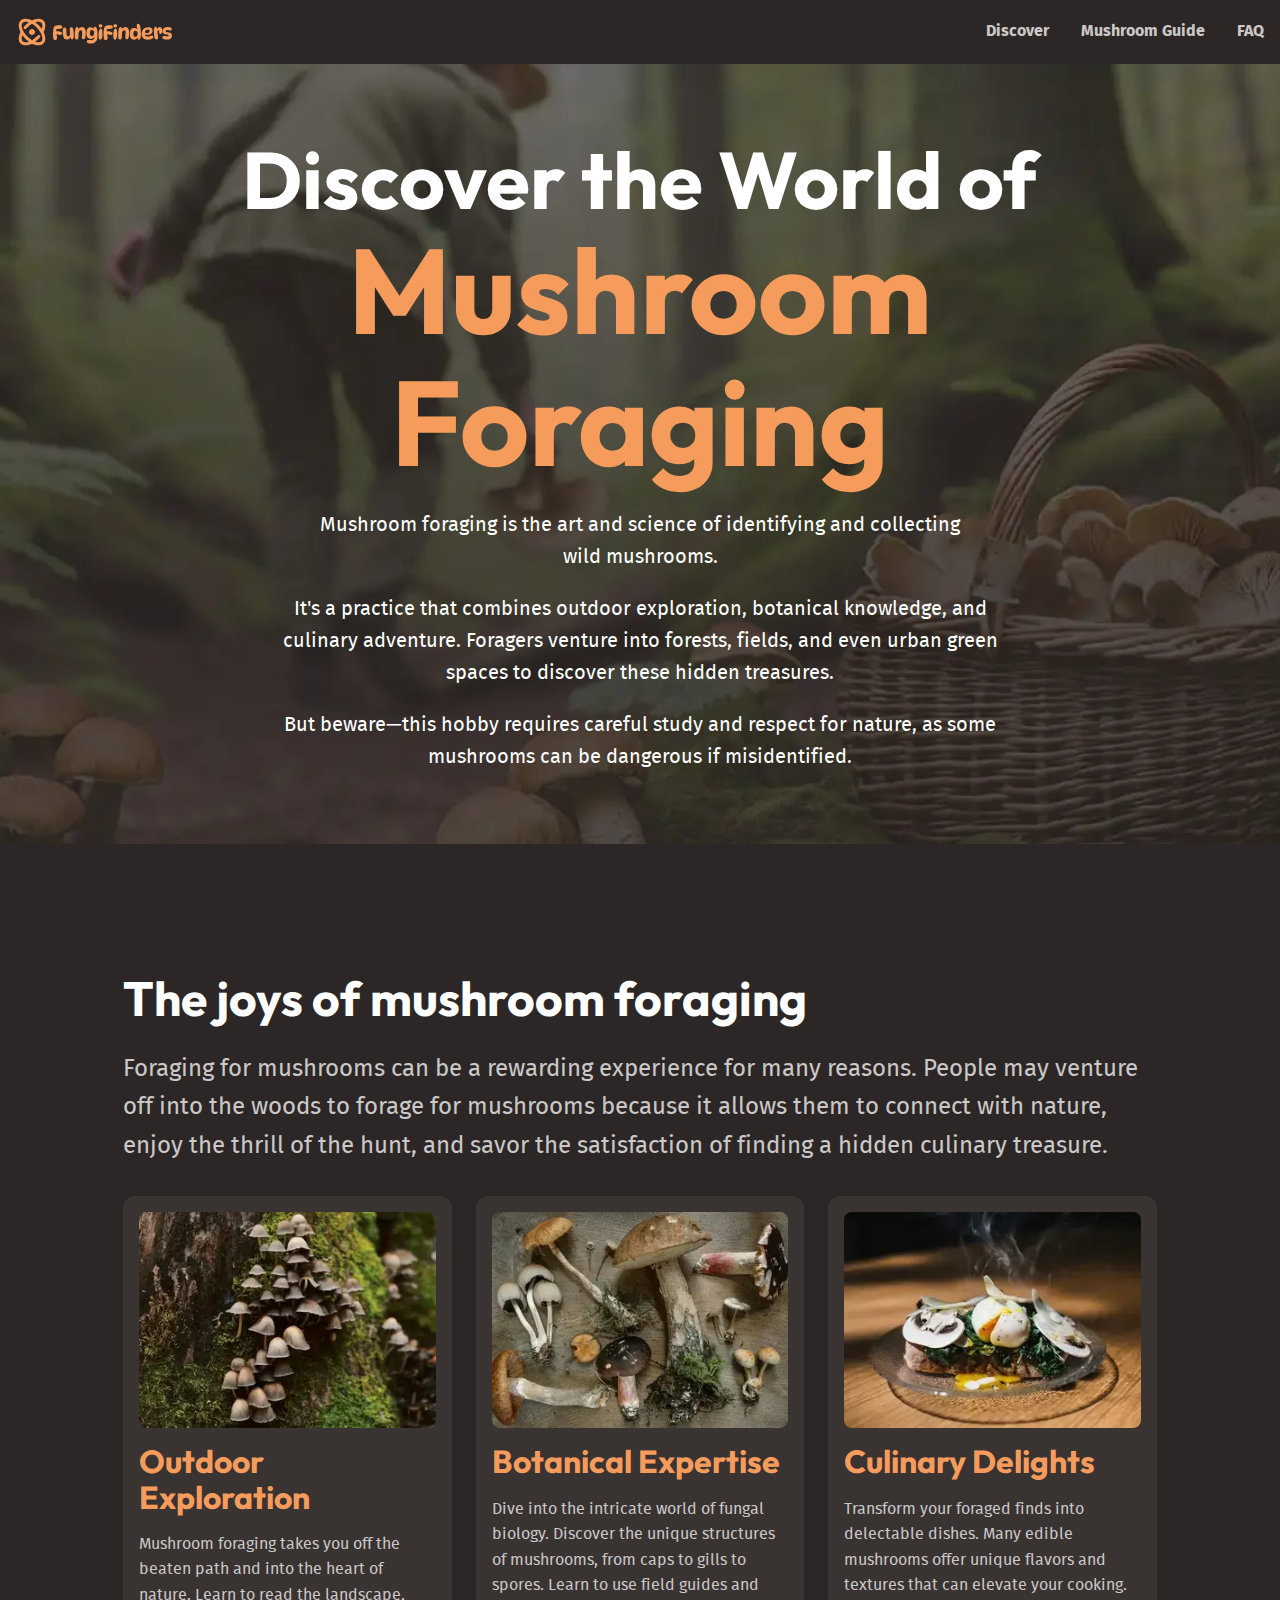
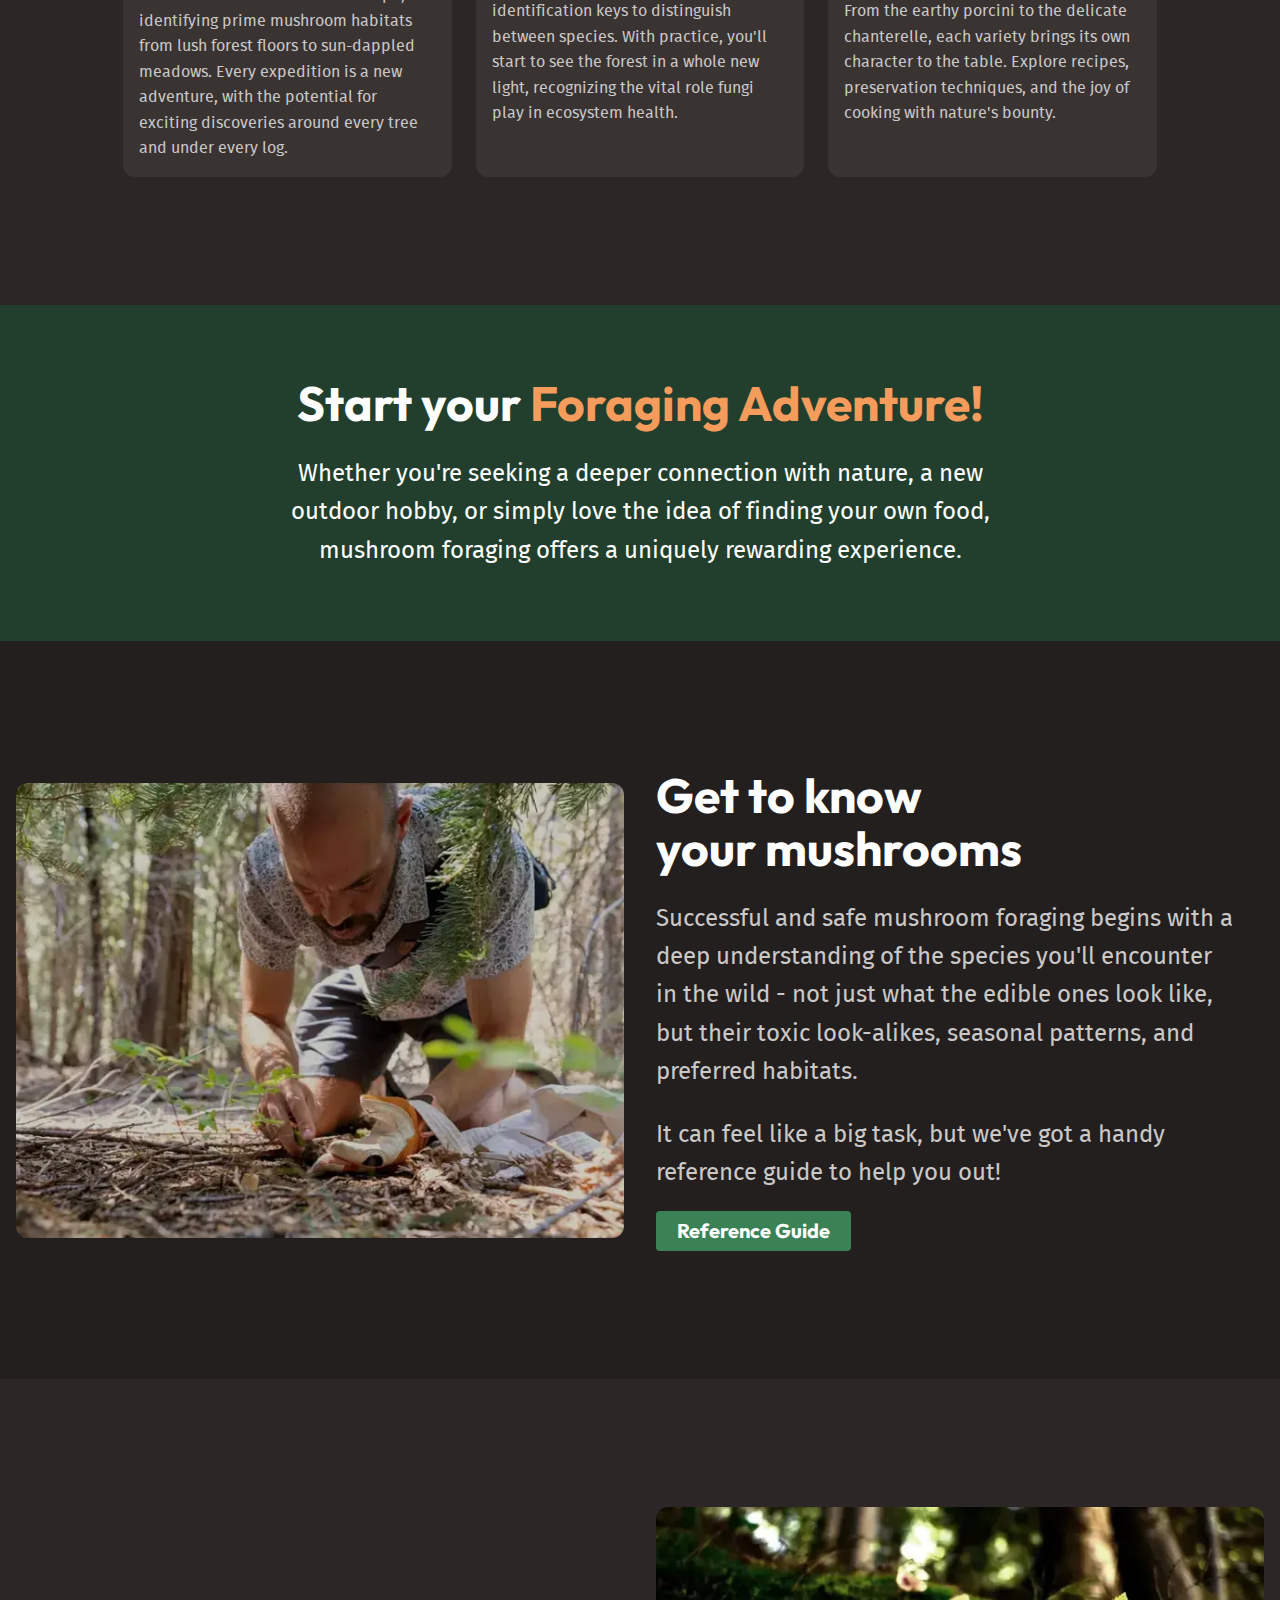
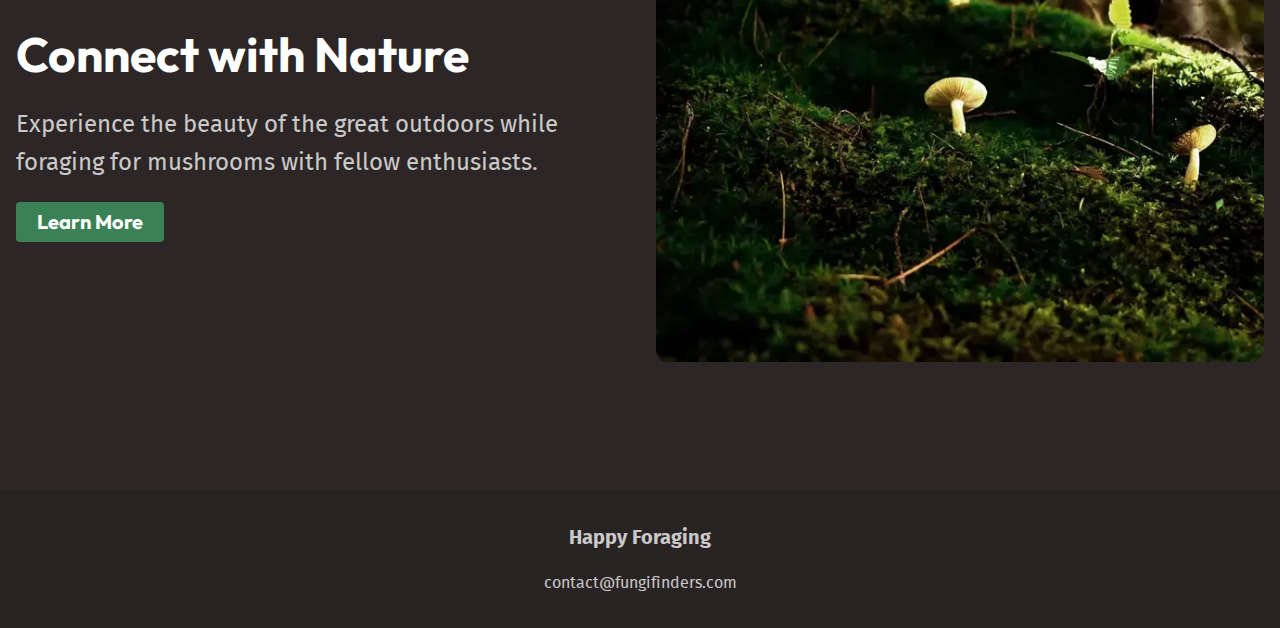
==== commit 9172f29c: "Adds markup for a second page. Adds mushroom data to allow for dynamically generating mushroom infor" ====
--- a/index.html
+++ b/index.html
@@ -14,7 +14,7 @@
 
     <!-- Preloads -->
     <link rel="preload" as="style" href="styles.css" type="text/css">
-    <link rel="preload" as="script" href="main.js" type="text/javascript">
+    <link rel="preload" as="script" href="main.js" type="text/javascript crossorigin">
     <link rel="preload" as="image" href="assets/hero.webp" fetchpriority="high" type="image/webp">
     <link rel="preload" as="font" href="fonts/Outfit-VariableFont_wght.woff2" fetchpriority="high" type="font/woff2" crossOrigin>
     <link rel="preload" as="font" href="fonts/FiraSans-Regular.woff2" fetchpriority="high" type="font/woff2" crossOrigin>
@@ -24,7 +24,7 @@
     <link rel="stylesheet" href="styles.css">
 
     <!-- Load scripts -->
-    <script src="main.js" defer fetchpriority="low"></script>
+    <script type="module" src="main.js" defer fetchpriority="low"></script>
 </head>
 <body>
     <a class="skip-to-main" href="#main">Skip to main</a>
--- a/styles.css
+++ b/styles.css
@@ -176,6 +176,7 @@
 
 	html {
 		font-family: var(--ff-body);
+		font-variant-ligatures: none;
 		line-height: 1.6;
 		width: 100vw;
 		overflow-x: clip;
@@ -263,11 +264,6 @@
 		}
 	}
 
-	/* Selects everything but the first child element of flow */
-	.flow > * + * {
-		margin-block-start: 1em;
-	}
-
 	.equal-columns {
 		display: grid;
 		gap: var(--equal-columns-gap, 1.5rem);
@@ -287,6 +283,17 @@
 		}
 	}
 
+	/* Selects everything but the first child element of flow */
+	.flow > * + * {
+		margin-block-start: 1em;
+	}
+
+	.grid-auto-fit {
+		display: grid;
+		gap: 1rem;
+		grid-template-columns: repeat(auto-fit, minmax(min(16rem, 100%), 1fr));
+	}
+
 	.site-footer,
 	.site-header {
 		width: 100%;
@@ -333,7 +340,7 @@
 	.card {
 		display: flex;
 		flex-direction: column;
-		gap: 1rem;
+		gap: var(--card-gap, 1rem);
 		padding: 1rem;
 		background-color: var(--background-light);
 		border-radius: var(--border-radius-3);
@@ -346,9 +353,9 @@
 	}
 
 	.card-heading {
-		font-size: var(--font-size-heading-sm);
+		font-size: var(--card-title-font-size, var(--font-size-heading-sm));
 		font-weight: 700;
-		color: var(--text-brand);
+		color: var(--card-title-color, var(--text-brand));
 	}
 
 	.card-list {
@@ -385,6 +392,52 @@
 		height: auto;
 	}
 
+	.mushroom-guide {
+		--card-gap: 0.75rem;
+		--card-title-font-size: var(--font-size-lg);
+		--card-title-color: var(--text-high-contrast);
+	}
+
+	.mushroom-card__tag-list {
+		display: flex;
+		flex-wrap: wrap;
+		gap: 0.5rem;
+
+		li {
+			padding: 0.125rem 0.375rem;
+			font-family: var(--ff-heading);
+			font-size: var(--font-size-sm);
+			line-height: 1;
+			color: var(--text-high-contrast);
+			border-radius: var(--border-radius-1);
+			background-color: var(--background-accent-main);
+
+			&[data-season="fall"] {
+				background-color: var(--clr-orange-500);
+			}
+
+			&[data-season="spring"] {
+				background-color: var(--clr-teal-500);
+			}
+
+			&[data-toxicity="toxic"] {
+				background-color: var(--clr-red-500);
+			}
+		}
+	}
+
+	.mushroom-card__notes {
+		margin-block-start: auto;
+		padding: 0.75rem;
+		font-weight: 400;
+		background: var(--background-extra-light);
+		border-radius: var(--border-radius-2);
+
+		span {
+			font-weight: 700;
+		}
+	}
+
     .primary-nav {
 		ul {
 			display: flex;
--- a/styles.css
+++ b/styles.css
@@ -176,6 +176,7 @@
 
 	html {
 		font-family: var(--ff-body);
+		font-variant-ligatures: none;
 		line-height: 1.6;
 		width: 100vw;
 		overflow-x: clip;
@@ -263,11 +264,6 @@
 		}
 	}
 
-	/* Selects everything but the first child element of flow */
-	.flow > * + * {
-		margin-block-start: 1em;
-	}
-
 	.equal-columns {
 		display: grid;
 		gap: var(--equal-columns-gap, 1.5rem);
@@ -287,6 +283,17 @@
 		}
 	}
 
+	/* Selects everything but the first child element of flow */
+	.flow > * + * {
+		margin-block-start: 1em;
+	}
+
+	.grid-auto-fit {
+		display: grid;
+		gap: 1rem;
+		grid-template-columns: repeat(auto-fit, minmax(min(16rem, 100%), 1fr));
+	}
+
 	.site-footer,
 	.site-header {
 		width: 100%;
@@ -333,7 +340,7 @@
 	.card {
 		display: flex;
 		flex-direction: column;
-		gap: 1rem;
+		gap: var(--card-gap, 1rem);
 		padding: 1rem;
 		background-color: var(--background-light);
 		border-radius: var(--border-radius-3);
@@ -346,9 +353,9 @@
 	}
 
 	.card-heading {
-		font-size: var(--font-size-heading-sm);
+		font-size: var(--card-title-font-size, var(--font-size-heading-sm));
 		font-weight: 700;
-		color: var(--text-brand);
+		color: var(--card-title-color, var(--text-brand));
 	}
 
 	.card-list {
@@ -385,6 +392,52 @@
 		height: auto;
 	}
 
+	.mushroom-guide {
+		--card-gap: 0.75rem;
+		--card-title-font-size: var(--font-size-lg);
+		--card-title-color: var(--text-high-contrast);
+	}
+
+	.mushroom-card__tag-list {
+		display: flex;
+		flex-wrap: wrap;
+		gap: 0.5rem;
+
+		li {
+			padding: 0.125rem 0.375rem;
+			font-family: var(--ff-heading);
+			font-size: var(--font-size-sm);
+			line-height: 1;
+			color: var(--text-high-contrast);
+			border-radius: var(--border-radius-1);
+			background-color: var(--background-accent-main);
+
+			&[data-season="fall"] {
+				background-color: var(--clr-orange-500);
+			}
+
+			&[data-season="spring"] {
+				background-color: var(--clr-teal-500);
+			}
+
+			&[data-toxicity="toxic"] {
+				background-color: var(--clr-red-500);
+			}
+		}
+	}
+
+	.mushroom-card__notes {
+		margin-block-start: auto;
+		padding: 0.75rem;
+		font-weight: 400;
+		background: var(--background-extra-light);
+		border-radius: var(--border-radius-2);
+
+		span {
+			font-weight: 700;
+		}
+	}
+
     .primary-nav {
 		ul {
 			display: flex;
